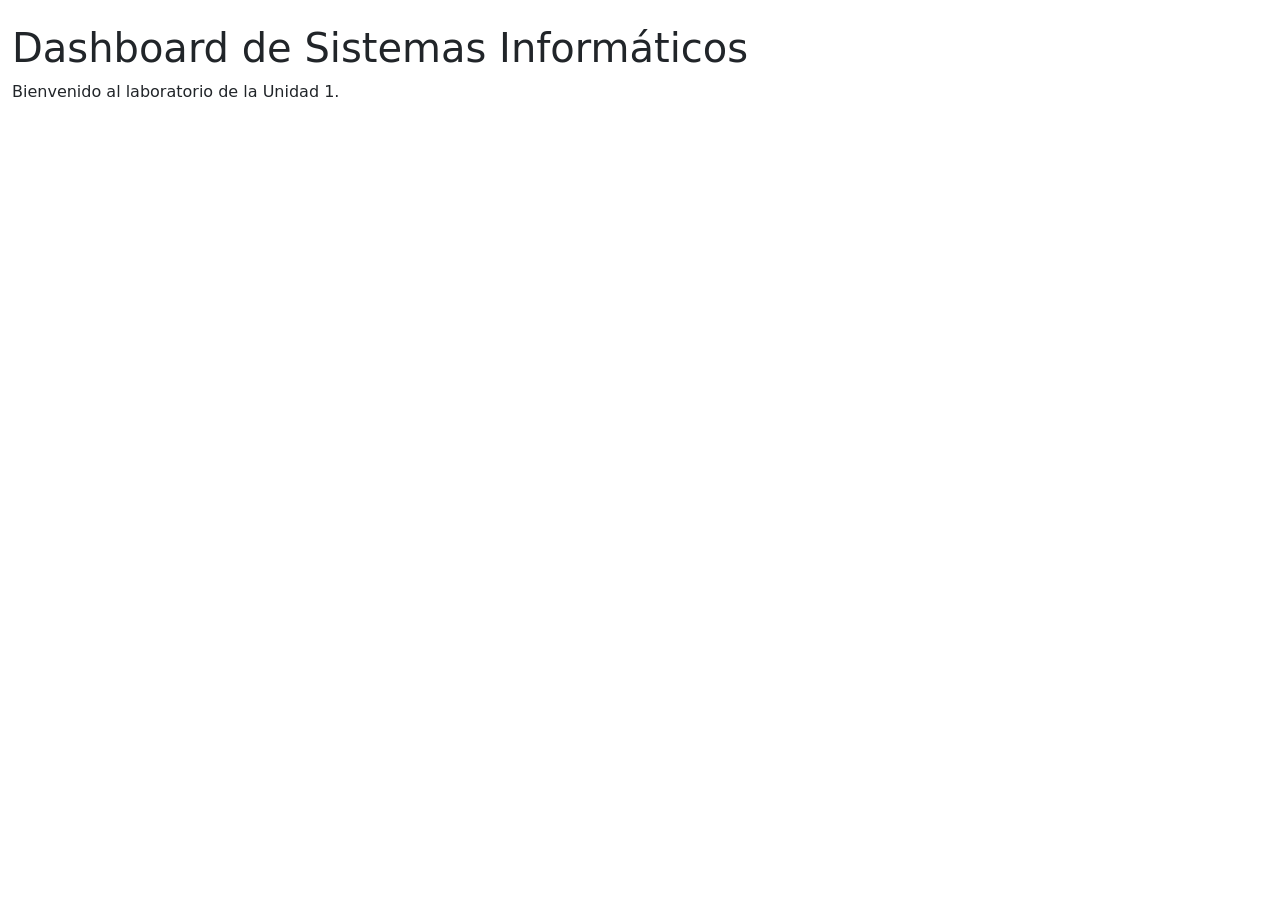
==== index.html @ a15eddf0 "Initial commit" ====
<!DOCTYPE html>
<html lang="es">
<head>
    <meta charset="UTF-8">
    <meta name="viewport" content="width=device-width, initial-scale=1.0">
    <title>Laboratorio DPW2 - Bootstrap 5</title>
    <link href="https://cdn.jsdelivr.net/npm/bootstrap@5.3.0/dist/css/bootstrap.min.css" rel="stylesheet">
    <link rel="stylesheet" href="css/style.css">
</head>
<body>

    <div class="container-fluid">
        <h1 class="mt-4">Dashboard de Sistemas Informáticos</h1>
        <p>Bienvenido al laboratorio de la Unidad 1.</p>
    </div>

    <script src="https://cdn.jsdelivr.net/npm/bootstrap@5.3.0/dist/js/bootstrap.bundle.min.js"></script>
</body>
</html>
---- css/style.css ----
/* Estilos personalizados para el Laboratorio DPW2 */
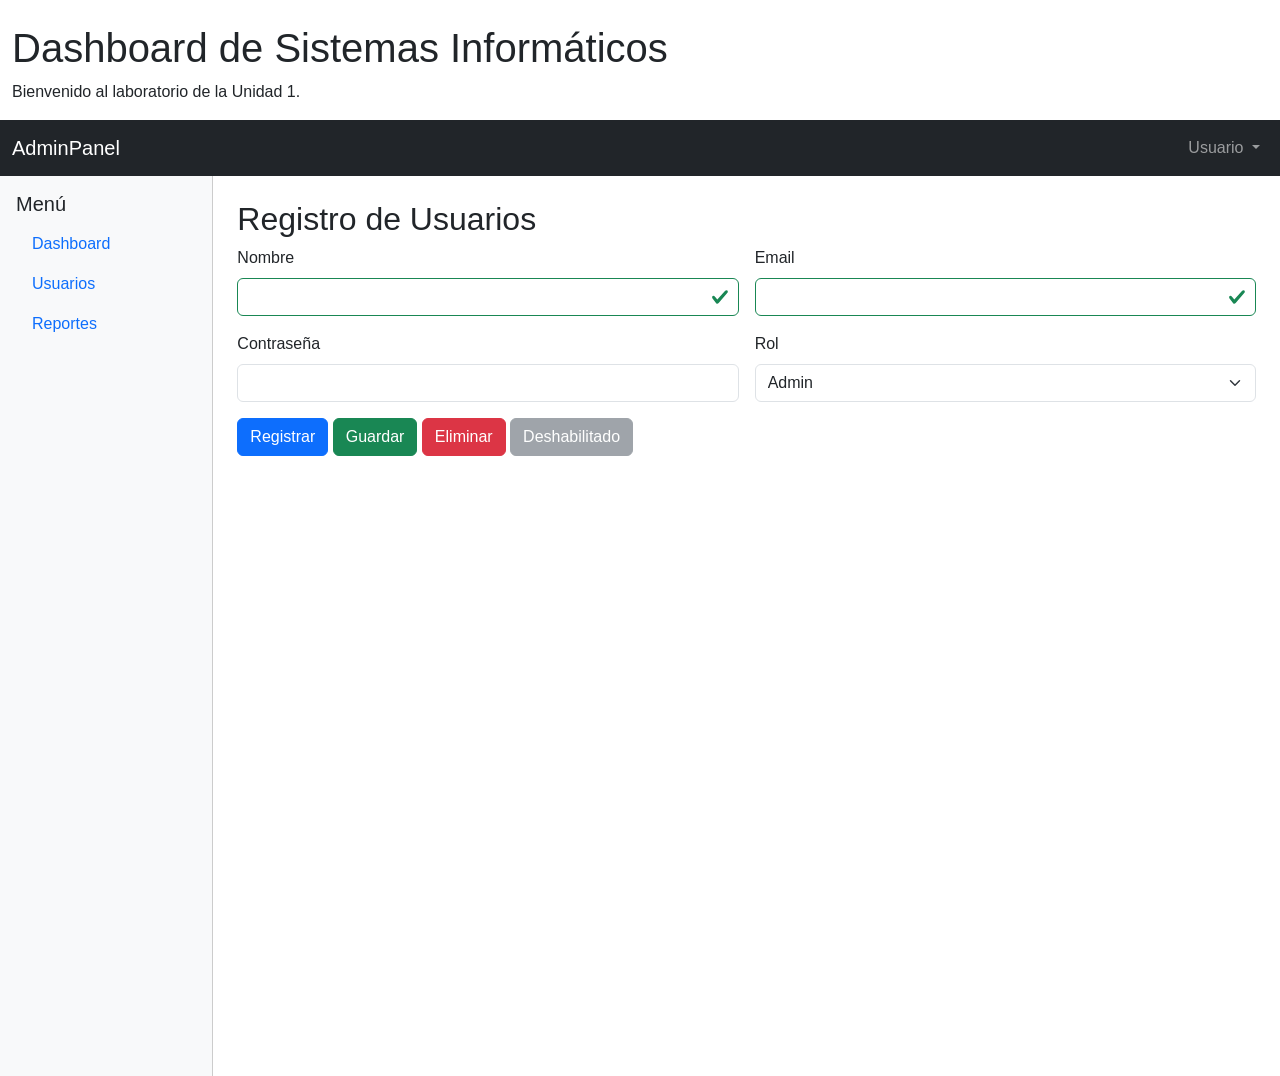
==== commit 3bb8b507: "realice las actividades del laboratorio" ====
--- a/index.html
+++ b/index.html
@@ -13,6 +13,84 @@
         <h1 class="mt-4">Dashboard de Sistemas Informáticos</h1>
         <p>Bienvenido al laboratorio de la Unidad 1.</p>
     </div>
+<nav class="navbar navbar-expand-lg navbar-dark bg-dark">
+  <div class="container-fluid">
+    <a class="navbar-brand" href="#">AdminPanel</a>
+
+    <button class="navbar-toggler" data-bs-toggle="collapse" data-bs-target="#menu">
+      <span class="navbar-toggler-icon"></span>
+    </button>
+
+    <div class="collapse navbar-collapse" id="menu">
+      <ul class="navbar-nav ms-auto">
+        <li class="nav-item dropdown">
+          <a class="nav-link dropdown-toggle" data-bs-toggle="dropdown" href="#">
+            Usuario
+          </a>
+          <ul class="dropdown-menu">
+            <li><a class="dropdown-item" href="#">Perfil</a></li>
+            <li><a class="dropdown-item" href="#">Configuración</a></li>
+            <li><a class="dropdown-item" href="#">Cerrar sesión</a></li>
+          </ul>
+        </li>
+      </ul>
+    </div>
+  </div>
+</nav>
+
+<!-- GRID SYSTEM -->
+<div class="container-fluid">
+  <div class="row">
+
+    <!-- SIDEBAR -->
+    <aside class="col-md-3 col-lg-2 bg-light sidebar p-3">
+      <h5>Menú</h5>
+      <ul class="nav flex-column">
+        <li class="nav-item"><a href="#" class="nav-link">Dashboard</a></li>
+        <li class="nav-item"><a href="#" class="nav-link">Usuarios</a></li>
+        <li class="nav-item"><a href="#" class="nav-link">Reportes</a></li>
+      </ul>
+    </aside>
+
+    <!-- CONTENIDO PRINCIPAL -->
+    <main class="col-md-9 col-lg-10 p-4">
+      <h2>Registro de Usuarios</h2>
+
+      <form class="row g-3">
+        <div class="col-md-6">
+          <label class="form-label">Nombre</label>
+          <input type="text" class="form-control is-valid" required>
+        </div>
+
+        <div class="col-md-6">
+          <label class="form-label">Email</label>
+          <input type="email" class="form-control is-valid" required>
+        </div>
+
+        <div class="col-md-6">
+          <label class="form-label">Contraseña</label>
+          <input type="password" class="form-control" required>
+        </div>
+
+        <div class="col-md-6">
+          <label class="form-label">Rol</label>
+          <select class="form-select">
+            <option>Admin</option>
+            <option>Usuario</option>
+          </select>
+        </div>
+
+        <div class="col-12">
+          <button class="btn btn-primary">Registrar</button>
+          <button class="btn btn-success">Guardar</button>
+          <button class="btn btn-danger">Eliminar</button>
+          <button class="btn btn-secondary" disabled>Deshabilitado</button>
+        </div>
+      </form>
+    </main>
+
+  </div>
+</div>
 
     <script src="https://cdn.jsdelivr.net/npm/bootstrap@5.3.0/dist/js/bootstrap.bundle.min.js"></script>
 </body>
--- a/css/style.css
+++ b/css/style.css
@@ -1 +1,53 @@
 /* Estilos personalizados para el Laboratorio DPW2 */
+/* ESTILO GENERAL */
+body {
+  font-family: Arial, sans-serif;
+}
+
+/* SIDEBAR */
+.sidebar {
+  min-height: 100vh;
+  border-right: 1px solid #ccc;
+}
+
+/* 🔹 BREAKPOINT 1: TABLETS */
+@media (max-width: 992px) {
+  body {
+    background-color: #f8f9fa;
+  }
+
+  h2 {
+    font-size: 1.5rem;
+  }
+}
+
+/* 🔹 BREAKPOINT 2: MÓVILES */
+@media (max-width: 768px) {
+  .sidebar {
+    display: none; /* Ocultar sidebar */
+  }
+
+  body {
+    background-color: #e9ecef;
+  }
+
+  h2 {
+    font-size: 1.3rem;
+  }
+}
+
+/* 🔹 BREAKPOINT 3: MÓVILES PEQUEÑOS */
+@media (max-width: 576px) {
+  body {
+    background-color: #dee2e6;
+  }
+
+  h2 {
+    font-size: 1.1rem;
+  }
+
+  button {
+    width: 100%;
+    margin-bottom: 5px;
+  }
+}
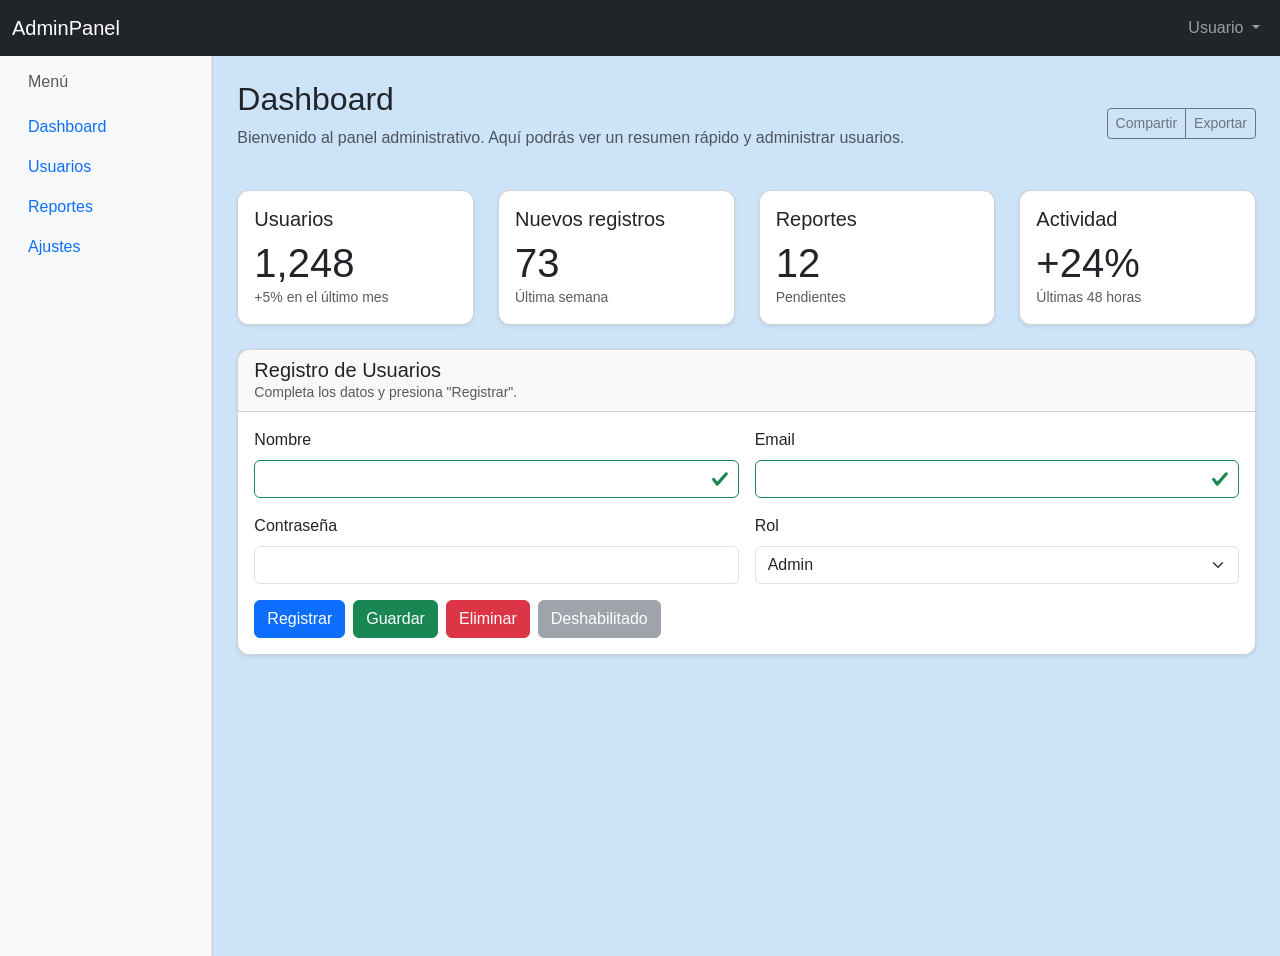
==== commit cfcb9c71: "mejoras" ====
--- a/index.html
+++ b/index.html
@@ -9,15 +9,15 @@
 </head>
 <body>
 
-    <div class="container-fluid">
-        <h1 class="mt-4">Dashboard de Sistemas Informáticos</h1>
-        <p>Bienvenido al laboratorio de la Unidad 1.</p>
-    </div>
-<nav class="navbar navbar-expand-lg navbar-dark bg-dark">
+<nav class="navbar navbar-expand-lg navbar-dark bg-dark sticky-top">
   <div class="container-fluid">
-    <a class="navbar-brand" href="#">AdminPanel</a>
+    <button class="btn btn-dark d-md-none me-2" type="button" data-bs-toggle="collapse" data-bs-target="#sidebarMenu" aria-controls="sidebarMenu" aria-expanded="false" aria-label="Toggle navigation">
+      <span class="navbar-toggler-icon"></span>
+    </button>
 
-    <button class="navbar-toggler" data-bs-toggle="collapse" data-bs-target="#menu">
+    <a class="navbar-brand me-auto" href="#">AdminPanel</a>
+
+    <button class="navbar-toggler" type="button" data-bs-toggle="collapse" data-bs-target="#menu" aria-controls="menu" aria-expanded="false" aria-label="Toggle navigation">
       <span class="navbar-toggler-icon"></span>
     </button>
 
@@ -27,9 +27,10 @@
           <a class="nav-link dropdown-toggle" data-bs-toggle="dropdown" href="#">
             Usuario
           </a>
-          <ul class="dropdown-menu">
+          <ul class="dropdown-menu dropdown-menu-end">
             <li><a class="dropdown-item" href="#">Perfil</a></li>
             <li><a class="dropdown-item" href="#">Configuración</a></li>
+            <li><hr class="dropdown-divider"></li>
             <li><a class="dropdown-item" href="#">Cerrar sesión</a></li>
           </ul>
         </li>
@@ -43,55 +44,121 @@
   <div class="row">
 
     <!-- SIDEBAR -->
-    <aside class="col-md-3 col-lg-2 bg-light sidebar p-3">
-      <h5>Menú</h5>
-      <ul class="nav flex-column">
-        <li class="nav-item"><a href="#" class="nav-link">Dashboard</a></li>
-        <li class="nav-item"><a href="#" class="nav-link">Usuarios</a></li>
-        <li class="nav-item"><a href="#" class="nav-link">Reportes</a></li>
-      </ul>
-    </aside>
+    <nav id="sidebarMenu" class="col-md-3 col-lg-2 d-md-block bg-light sidebar collapse">
+      <div class="position-sticky pt-3">
+        <h6 class="sidebar-heading d-flex justify-content-between align-items-center px-3 mb-3 text-muted">
+          <span>Menú</span>
+        </h6>
+        <ul class="nav flex-column">
+          <li class="nav-item"><a href="#" class="nav-link active">Dashboard</a></li>
+          <li class="nav-item"><a href="#" class="nav-link">Usuarios</a></li>
+          <li class="nav-item"><a href="#" class="nav-link">Reportes</a></li>
+          <li class="nav-item"><a href="#" class="nav-link">Ajustes</a></li>
+        </ul>
+      </div>
+    </nav>
 
     <!-- CONTENIDO PRINCIPAL -->
-    <main class="col-md-9 col-lg-10 p-4">
-      <h2>Registro de Usuarios</h2>
+    <main class="col-md-9 ms-sm-auto col-lg-10 px-md-4 py-4">
+      <div class="d-flex justify-content-between flex-wrap flex-md-nowrap align-items-center mb-4">
+        <div>
+          <h1 class="h2">Dashboard</h1>
+          <p class="text-muted">Bienvenido al panel administrativo. Aquí podrás ver un resumen rápido y administrar usuarios.</p>
+        </div>
+        <div class="btn-toolbar mb-2 mb-md-0">
+          <div class="btn-group">
+            <button type="button" class="btn btn-sm btn-outline-secondary">Compartir</button>
+            <button type="button" class="btn btn-sm btn-outline-secondary">Exportar</button>
+          </div>
+        </div>
+      </div>
 
-      <form class="row g-3">
-        <div class="col-md-6">
-          <label class="form-label">Nombre</label>
-          <input type="text" class="form-control is-valid" required>
+      <!-- CARDS DE RESUMEN -->
+      <div class="row g-4 mb-4">
+        <div class="col-12 col-sm-6 col-xl-3">
+          <div class="card shadow-sm h-100">
+            <div class="card-body">
+              <h5 class="card-title">Usuarios</h5>
+              <p class="card-text display-6 mb-0">1,248</p>
+              <p class="text-muted small mb-0">+5% en el último mes</p>
+            </div>
+          </div>
         </div>
+        <div class="col-12 col-sm-6 col-xl-3">
+          <div class="card shadow-sm h-100">
+            <div class="card-body">
+              <h5 class="card-title">Nuevos registros</h5>
+              <p class="card-text display-6 mb-0">73</p>
+              <p class="text-muted small mb-0">Última semana</p>
+            </div>
+          </div>
+        </div>
+        <div class="col-12 col-sm-6 col-xl-3">
+          <div class="card shadow-sm h-100">
+            <div class="card-body">
+              <h5 class="card-title">Reportes</h5>
+              <p class="card-text display-6 mb-0">12</p>
+              <p class="text-muted small mb-0">Pendientes</p>
+            </div>
+          </div>
+        </div>
+        <div class="col-12 col-sm-6 col-xl-3">
+          <div class="card shadow-sm h-100">
+            <div class="card-body">
+              <h5 class="card-title">Actividad</h5>
+              <p class="card-text display-6 mb-0">+24%</p>
+              <p class="text-muted small mb-0">Últimas 48 horas</p>
+            </div>
+          </div>
+        </div>
+      </div>
 
-        <div class="col-md-6">
-          <label class="form-label">Email</label>
-          <input type="email" class="form-control is-valid" required>
+      <!-- FORMULARIO DE REGISTRO -->
+      <div class="card mb-4 shadow-sm">
+        <div class="card-header">
+          <h5 class="card-title mb-0">Registro de Usuarios</h5>
+          <p class="text-muted small mb-0">Completa los datos y presiona "Registrar".</p>
         </div>
+        <div class="card-body">
+          <form class="row g-3">
+            <div class="col-md-6">
+              <label class="form-label">Nombre</label>
+              <input type="text" class="form-control is-valid" required>
+            </div>
 
-        <div class="col-md-6">
-          <label class="form-label">Contraseña</label>
-          <input type="password" class="form-control" required>
+            <div class="col-md-6">
+              <label class="form-label">Email</label>
+              <input type="email" class="form-control is-valid" required>
+            </div>
+
+            <div class="col-md-6">
+              <label class="form-label">Contraseña</label>
+              <input type="password" class="form-control" required>
+            </div>
+
+            <div class="col-md-6">
+              <label class="form-label">Rol</label>
+              <select class="form-select">
+                <option>Admin</option>
+                <option>Usuario</option>
+              </select>
+            </div>
+
+            <div class="col-12 d-flex flex-wrap gap-2">
+              <button class="btn btn-primary">Registrar</button>
+              <button class="btn btn-success">Guardar</button>
+              <button class="btn btn-danger">Eliminar</button>
+              <button class="btn btn-secondary" disabled>Deshabilitado</button>
+            </div>
+          </form>
         </div>
+      </div>
 
-        <div class="col-md-6">
-          <label class="form-label">Rol</label>
-          <select class="form-select">
-            <option>Admin</option>
-            <option>Usuario</option>
-          </select>
-        </div>
-
-        <div class="col-12">
-          <button class="btn btn-primary">Registrar</button>
-          <button class="btn btn-success">Guardar</button>
-          <button class="btn btn-danger">Eliminar</button>
-          <button class="btn btn-secondary" disabled>Deshabilitado</button>
-        </div>
-      </form>
     </main>
 
   </div>
 </div>
 
-    <script src="https://cdn.jsdelivr.net/npm/bootstrap@5.3.0/dist/js/bootstrap.bundle.min.js"></script>
+<script src="https://cdn.jsdelivr.net/npm/bootstrap@5.3.0/dist/js/bootstrap.bundle.min.js"></script>
 </body>
 </html>
--- a/css/style.css
+++ b/css/style.css
@@ -2,12 +2,25 @@
 /* ESTILO GENERAL */
 body {
   font-family: Arial, sans-serif;
+  background-color: #cde3f8;
+  color: #212529;
 }
 
 /* SIDEBAR */
 .sidebar {
   min-height: 100vh;
   border-right: 1px solid #ccc;
+  background: #ffffff;
+  box-shadow: inset -1px 0 0 rgba(0, 0, 0, 0.08);
+}
+
+/* Ajustes generales del contenido */
+main {
+  min-height: calc(100vh - 56px); /* 56px es la altura aproximada de la navbar */
+}
+
+.card {
+  border-radius: 0.75rem;
 }
 
 /* 🔹 BREAKPOINT 1: TABLETS */
@@ -19,20 +32,28 @@
   h2 {
     font-size: 1.5rem;
   }
+
+  .sidebar {
+    background: #f7f7ff;
+  }
 }
 
 /* 🔹 BREAKPOINT 2: MÓVILES */
 @media (max-width: 768px) {
-  .sidebar {
-    display: none; /* Ocultar sidebar */
-  }
-
   body {
     background-color: #e9ecef;
   }
 
   h2 {
     font-size: 1.3rem;
+  }
+
+  .navbar {
+    background-color: #343a40;
+  }
+
+  .navbar-brand {
+    font-weight: 600;
   }
 }
 
@@ -50,4 +71,8 @@
     width: 100%;
     margin-bottom: 5px;
   }
+
+  .navbar-brand {
+    font-size: 1rem;
+  }
 }
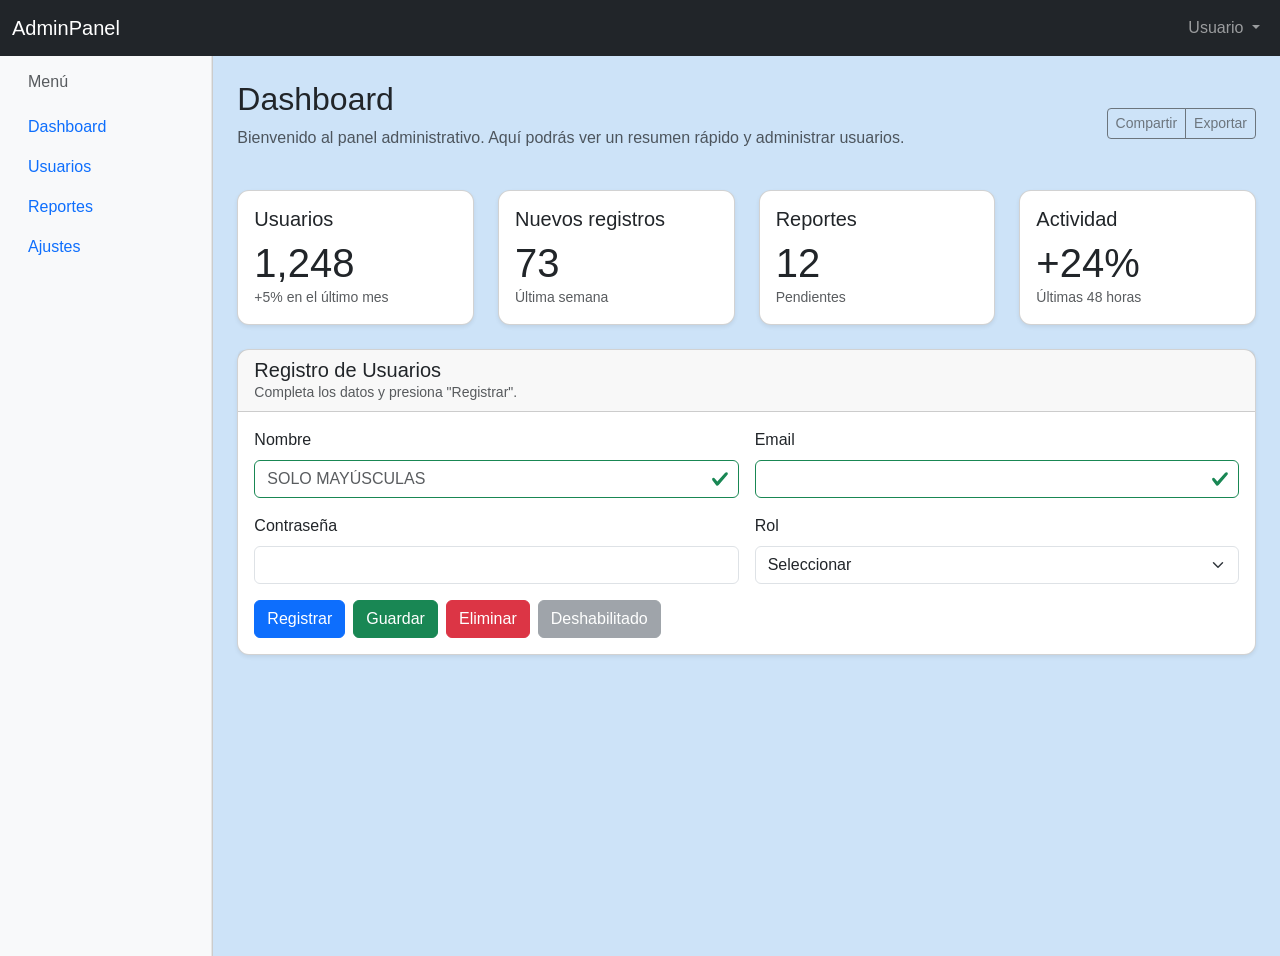
==== commit 5cac4168: "mejorado" ====
--- a/index.html
+++ b/index.html
@@ -50,107 +50,213 @@
           <span>Menú</span>
         </h6>
         <ul class="nav flex-column">
-          <li class="nav-item"><a href="#" class="nav-link active">Dashboard</a></li>
-          <li class="nav-item"><a href="#" class="nav-link">Usuarios</a></li>
-          <li class="nav-item"><a href="#" class="nav-link">Reportes</a></li>
-          <li class="nav-item"><a href="#" class="nav-link">Ajustes</a></li>
+          <li class="nav-item"><a href="#" class="nav-link active" data-section="dashboard">Dashboard</a></li>
+          <li class="nav-item"><a href="#" class="nav-link" data-section="usuarios">Usuarios</a></li>
+          <li class="nav-item"><a href="#" class="nav-link" data-section="reportes">Reportes</a></li>
+          <li class="nav-item"><a href="#" class="nav-link" data-section="ajustes">Ajustes</a></li>
         </ul>
       </div>
     </nav>
 
     <!-- CONTENIDO PRINCIPAL -->
     <main class="col-md-9 ms-sm-auto col-lg-10 px-md-4 py-4">
-      <div class="d-flex justify-content-between flex-wrap flex-md-nowrap align-items-center mb-4">
-        <div>
-          <h1 class="h2">Dashboard</h1>
-          <p class="text-muted">Bienvenido al panel administrativo. Aquí podrás ver un resumen rápido y administrar usuarios.</p>
-        </div>
-        <div class="btn-toolbar mb-2 mb-md-0">
-          <div class="btn-group">
-            <button type="button" class="btn btn-sm btn-outline-secondary">Compartir</button>
-            <button type="button" class="btn btn-sm btn-outline-secondary">Exportar</button>
-          </div>
-        </div>
-      </div>
-
-      <!-- CARDS DE RESUMEN -->
-      <div class="row g-4 mb-4">
-        <div class="col-12 col-sm-6 col-xl-3">
-          <div class="card shadow-sm h-100">
-            <div class="card-body">
-              <h5 class="card-title">Usuarios</h5>
-              <p class="card-text display-6 mb-0">1,248</p>
-              <p class="text-muted small mb-0">+5% en el último mes</p>
-            </div>
-          </div>
-        </div>
-        <div class="col-12 col-sm-6 col-xl-3">
-          <div class="card shadow-sm h-100">
-            <div class="card-body">
-              <h5 class="card-title">Nuevos registros</h5>
-              <p class="card-text display-6 mb-0">73</p>
-              <p class="text-muted small mb-0">Última semana</p>
-            </div>
-          </div>
-        </div>
-        <div class="col-12 col-sm-6 col-xl-3">
-          <div class="card shadow-sm h-100">
-            <div class="card-body">
-              <h5 class="card-title">Reportes</h5>
-              <p class="card-text display-6 mb-0">12</p>
-              <p class="text-muted small mb-0">Pendientes</p>
-            </div>
-          </div>
-        </div>
-        <div class="col-12 col-sm-6 col-xl-3">
-          <div class="card shadow-sm h-100">
-            <div class="card-body">
-              <h5 class="card-title">Actividad</h5>
-              <p class="card-text display-6 mb-0">+24%</p>
-              <p class="text-muted small mb-0">Últimas 48 horas</p>
-            </div>
-          </div>
-        </div>
-      </div>
-
-      <!-- FORMULARIO DE REGISTRO -->
-      <div class="card mb-4 shadow-sm">
-        <div class="card-header">
-          <h5 class="card-title mb-0">Registro de Usuarios</h5>
-          <p class="text-muted small mb-0">Completa los datos y presiona "Registrar".</p>
-        </div>
-        <div class="card-body">
-          <form class="row g-3">
-            <div class="col-md-6">
-              <label class="form-label">Nombre</label>
-              <input type="text" class="form-control is-valid" required>
-            </div>
-
-            <div class="col-md-6">
-              <label class="form-label">Email</label>
-              <input type="email" class="form-control is-valid" required>
-            </div>
-
-            <div class="col-md-6">
-              <label class="form-label">Contraseña</label>
-              <input type="password" class="form-control" required>
-            </div>
-
-            <div class="col-md-6">
-              <label class="form-label">Rol</label>
-              <select class="form-select">
-                <option>Admin</option>
-                <option>Usuario</option>
-              </select>
-            </div>
-
-            <div class="col-12 d-flex flex-wrap gap-2">
-              <button class="btn btn-primary">Registrar</button>
-              <button class="btn btn-success">Guardar</button>
-              <button class="btn btn-danger">Eliminar</button>
-              <button class="btn btn-secondary" disabled>Deshabilitado</button>
-            </div>
-          </form>
+      <!-- DASHBOARD CONTENT -->
+      <div id="dashboard-content" class="content-section">
+        <div class="d-flex justify-content-between flex-wrap flex-md-nowrap align-items-center mb-4">
+          <div>
+            <h1 class="h2">Dashboard</h1>
+            <p class="text-muted">Bienvenido al panel administrativo. Aquí podrás ver un resumen rápido y administrar usuarios.</p>
+          </div>
+          <div class="btn-toolbar mb-2 mb-md-0">
+            <div class="btn-group">
+              <button type="button" class="btn btn-sm btn-outline-secondary">Compartir</button>
+              <button type="button" class="btn btn-sm btn-outline-secondary">Exportar</button>
+            </div>
+          </div>
+        </div>
+
+        <!-- CARDS DE RESUMEN -->
+        <div class="row g-4 mb-4">
+          <div class="col-12 col-sm-6 col-xl-3">
+            <div class="card shadow-sm h-100">
+              <div class="card-body">
+                <h5 class="card-title">Usuarios</h5>
+                <p class="card-text display-6 mb-0">1,248</p>
+                <p class="text-muted small mb-0">+5% en el último mes</p>
+              </div>
+            </div>
+          </div>
+          <div class="col-12 col-sm-6 col-xl-3">
+            <div class="card shadow-sm h-100">
+              <div class="card-body">
+                <h5 class="card-title">Nuevos registros</h5>
+                <p class="card-text display-6 mb-0">73</p>
+                <p class="text-muted small mb-0">Última semana</p>
+              </div>
+            </div>
+          </div>
+          <div class="col-12 col-sm-6 col-xl-3">
+            <div class="card shadow-sm h-100">
+              <div class="card-body">
+                <h5 class="card-title">Reportes</h5>
+                <p class="card-text display-6 mb-0">12</p>
+                <p class="text-muted small mb-0">Pendientes</p>
+              </div>
+            </div>
+          </div>
+          <div class="col-12 col-sm-6 col-xl-3">
+            <div class="card shadow-sm h-100">
+              <div class="card-body">
+                <h5 class="card-title">Actividad</h5>
+                <p class="card-text display-6 mb-0">+24%</p>
+                <p class="text-muted small mb-0">Últimas 48 horas</p>
+              </div>
+            </div>
+          </div>
+        </div>
+
+        <!-- FORMULARIO DE REGISTRO -->
+        <div class="card mb-4 shadow-sm">
+          <div class="card-header">
+            <h5 class="card-title mb-0">Registro de Usuarios</h5>
+            <p class="text-muted small mb-0">Completa los datos y presiona "Registrar".</p>
+          </div>
+          <div class="card-body">
+            <form class="row g-3" id="registroForm" novalidate>
+              <div class="col-md-6">
+                <label class="form-label" for="nombreInput">Nombre</label>
+                <input id="nombreInput" type="text" class="form-control is-valid" required pattern="^[A-ZÁÉÍÓÚÜÑ ]+$" placeholder="SOLO MAYÚSCULAS" oninput="this.value=this.value.toUpperCase().replace(/[^A-ZÁÉÍÓÚÜÑ ]/g,'')">
+                <div class="invalid-feedback">
+                  Solo se permiten letras en mayúsculas y espacios.
+                </div>
+              </div>
+
+              <div class="col-md-6">
+                <label class="form-label" for="emailInput">Email</label>
+                <input id="emailInput" type="email" class="form-control is-valid" required>
+                <div class="invalid-feedback">
+                  Ingresa un email válido.
+                </div>
+              </div>
+
+              <div class="col-md-6">
+                <label class="form-label" for="passwordInput">Contraseña</label>
+                <input id="passwordInput" type="password" class="form-control" required>
+                <div class="invalid-feedback">
+                  La contraseña es obligatoria.
+                </div>
+              </div>
+
+              <div class="col-md-6">
+                <label class="form-label" for="rolSelect">Rol</label>
+                <select id="rolSelect" class="form-select" required>
+                  <option value="">Seleccionar</option>
+                  <option>Admin</option>
+                  <option>Usuario</option>
+                </select>
+                <div class="invalid-feedback">
+                  Selecciona un rol.
+                </div>
+              </div>
+
+              <div class="col-12 d-flex flex-wrap gap-2">
+                <button class="btn btn-primary" type="submit">Registrar</button>
+                <button class="btn btn-success" type="button">Guardar</button>
+                <button class="btn btn-danger" type="button">Eliminar</button>
+                <button class="btn btn-secondary" type="button" disabled>Deshabilitado</button>
+              </div>
+            </form>
+          </div>
+        </div>
+      </div>
+
+      <!-- USUARIOS CONTENT -->
+      <div id="usuarios-content" class="content-section" style="display: none;">
+        <h1 class="h2">Gestión de Usuarios</h1>
+        <p class="text-muted">Aquí puedes administrar todos los usuarios del sistema.</p>
+        <div class="card shadow-sm">
+          <div class="card-body">
+            <table class="table table-striped" id="usuariosTable">
+              <thead>
+                <tr>
+                  <th>ID</th>
+                  <th>Nombre</th>
+                  <th>Email</th>
+                  <th>Rol</th>
+                  <th>Acciones</th>
+                </tr>
+              </thead>
+              <tbody>
+                <tr>
+                  <td>1</td>
+                  <td>JUAN PEREZ</td>
+                  <td>juan@example.com</td>
+                  <td>Admin</td>
+                  <td><button class="btn btn-sm btn-primary">Editar</button></td>
+                </tr>
+                <tr>
+                  <td>2</td>
+                  <td>MARIA GOMEZ</td>
+                  <td>maria@example.com</td>
+                  <td>Usuario</td>
+                  <td><button class="btn btn-sm btn-primary">Editar</button></td>
+                </tr>
+              </tbody>
+            </table>
+          </div>
+        </div>
+      </div>
+
+      <!-- REPORTES CONTENT -->
+      <div id="reportes-content" class="content-section" style="display: none;">
+        <h1 class="h2">Reportes</h1>
+        <p class="text-muted">Visualiza y genera reportes del sistema.</p>
+        <div class="row g-4">
+          <div class="col-md-6">
+            <div class="card shadow-sm">
+              <div class="card-body">
+                <h5 class="card-title">Reporte de Usuarios</h5>
+                <p class="card-text">Genera un reporte completo de todos los usuarios registrados.</p>
+                <button class="btn btn-primary">Generar Reporte</button>
+              </div>
+            </div>
+          </div>
+          <div class="col-md-6">
+            <div class="card shadow-sm">
+              <div class="card-body">
+                <h5 class="card-title">Reporte de Actividad</h5>
+                <p class="card-text">Analiza la actividad reciente en el sistema.</p>
+                <button class="btn btn-primary">Generar Reporte</button>
+              </div>
+            </div>
+          </div>
+        </div>
+      </div>
+
+      <!-- AJUSTES CONTENT -->
+      <div id="ajustes-content" class="content-section" style="display: none;">
+        <h1 class="h2">Ajustes del Sistema</h1>
+        <p class="text-muted">Configura las opciones generales del panel administrativo.</p>
+        <div class="card shadow-sm">
+          <div class="card-body">
+            <form>
+              <div class="mb-3">
+                <label class="form-label">Tema</label>
+                <select class="form-select">
+                  <option>Claro</option>
+                  <option>Oscuro</option>
+                </select>
+              </div>
+              <div class="mb-3">
+                <label class="form-label">Idioma</label>
+                <select class="form-select">
+                  <option>Español</option>
+                  <option>Inglés</option>
+                </select>
+              </div>
+              <button class="btn btn-primary">Guardar Cambios</button>
+            </form>
+          </div>
         </div>
       </div>
 
@@ -160,5 +266,75 @@
 </div>
 
 <script src="https://cdn.jsdelivr.net/npm/bootstrap@5.3.0/dist/js/bootstrap.bundle.min.js"></script>
+<script>
+  document.addEventListener('DOMContentLoaded', function() {
+    const navLinks = document.querySelectorAll('.sidebar .nav-link');
+    const contentSections = document.querySelectorAll('.content-section');
+    const registroForm = document.getElementById('registroForm');
+    const usuariosTable = document.getElementById('usuariosTable').querySelector('tbody');
+
+    // Navegación sidebar
+    navLinks.forEach(link => {
+      link.addEventListener('click', function(e) {
+        e.preventDefault();
+        const section = this.getAttribute('data-section');
+
+        // Hide all sections
+        contentSections.forEach(sec => sec.style.display = 'none');
+
+        // Show selected section
+        const targetSection = document.getElementById(section + '-content');
+        if (targetSection) {
+          targetSection.style.display = 'block';
+        }
+
+        // Update active class
+        navLinks.forEach(l => l.classList.remove('active'));
+        this.classList.add('active');
+      });
+    });
+
+    // Manejo del formulario de registro
+    registroForm.addEventListener('submit', function(e) {
+      e.preventDefault();
+
+      const nombre = document.getElementById('nombreInput').value.trim();
+      const email = document.getElementById('emailInput').value.trim();
+      const password = document.getElementById('passwordInput').value;
+      const rol = document.getElementById('rolSelect').value;
+
+      // Validación básica
+      if (!nombre || !email || !password || !rol) {
+        alert('Por favor, completa todos los campos.');
+        return;
+      }
+
+      // Generar ID único (simple)
+      const id = usuariosTable.rows.length + 1;
+
+      // Agregar fila a la tabla
+      const newRow = usuariosTable.insertRow();
+      newRow.innerHTML = `
+        <td>${id}</td>
+        <td>${nombre}</td>
+        <td>${email}</td>
+        <td>${rol}</td>
+        <td><button class="btn btn-sm btn-primary">Editar</button></td>
+      `;
+
+      // Limpiar formulario
+      registroForm.reset();
+
+      // Mostrar mensaje de éxito
+      alert('Usuario registrado exitosamente.');
+
+      // Opcional: cambiar a la sección de usuarios
+      // navLinks.forEach(l => l.classList.remove('active'));
+      // document.querySelector('[data-section="usuarios"]').classList.add('active');
+      // contentSections.forEach(sec => sec.style.display = 'none');
+      // document.getElementById('usuarios-content').style.display = 'block';
+    });
+  });
+</script>
 </body>
 </html>
--- a/css/style.css
+++ b/css/style.css
@@ -26,7 +26,7 @@
 /* 🔹 BREAKPOINT 1: TABLETS */
 @media (max-width: 992px) {
   body {
-    background-color: #f8f9fa;
+    background-color: #d1f1e5;
   }
 
   h2 {
@@ -41,7 +41,7 @@
 /* 🔹 BREAKPOINT 2: MÓVILES */
 @media (max-width: 768px) {
   body {
-    background-color: #e9ecef;
+    background-color: #dabaf0;
   }
 
   h2 {
